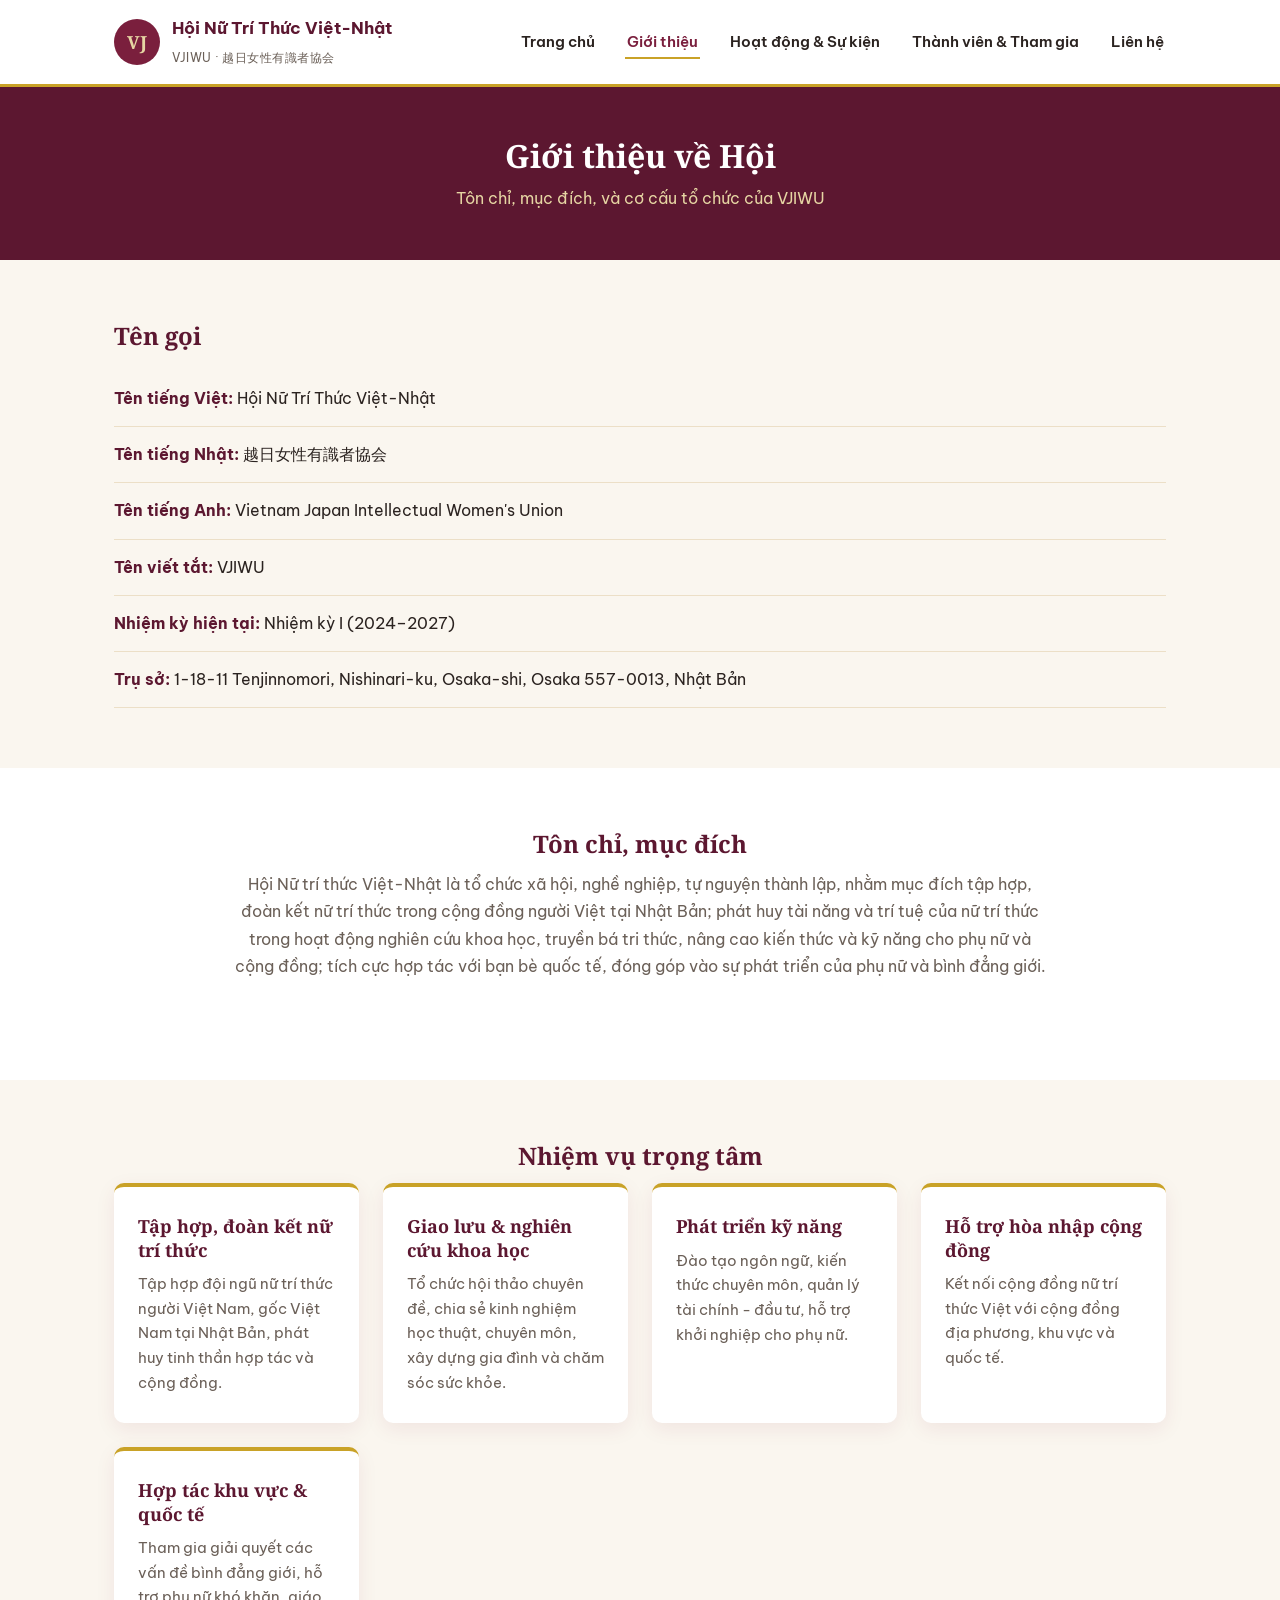
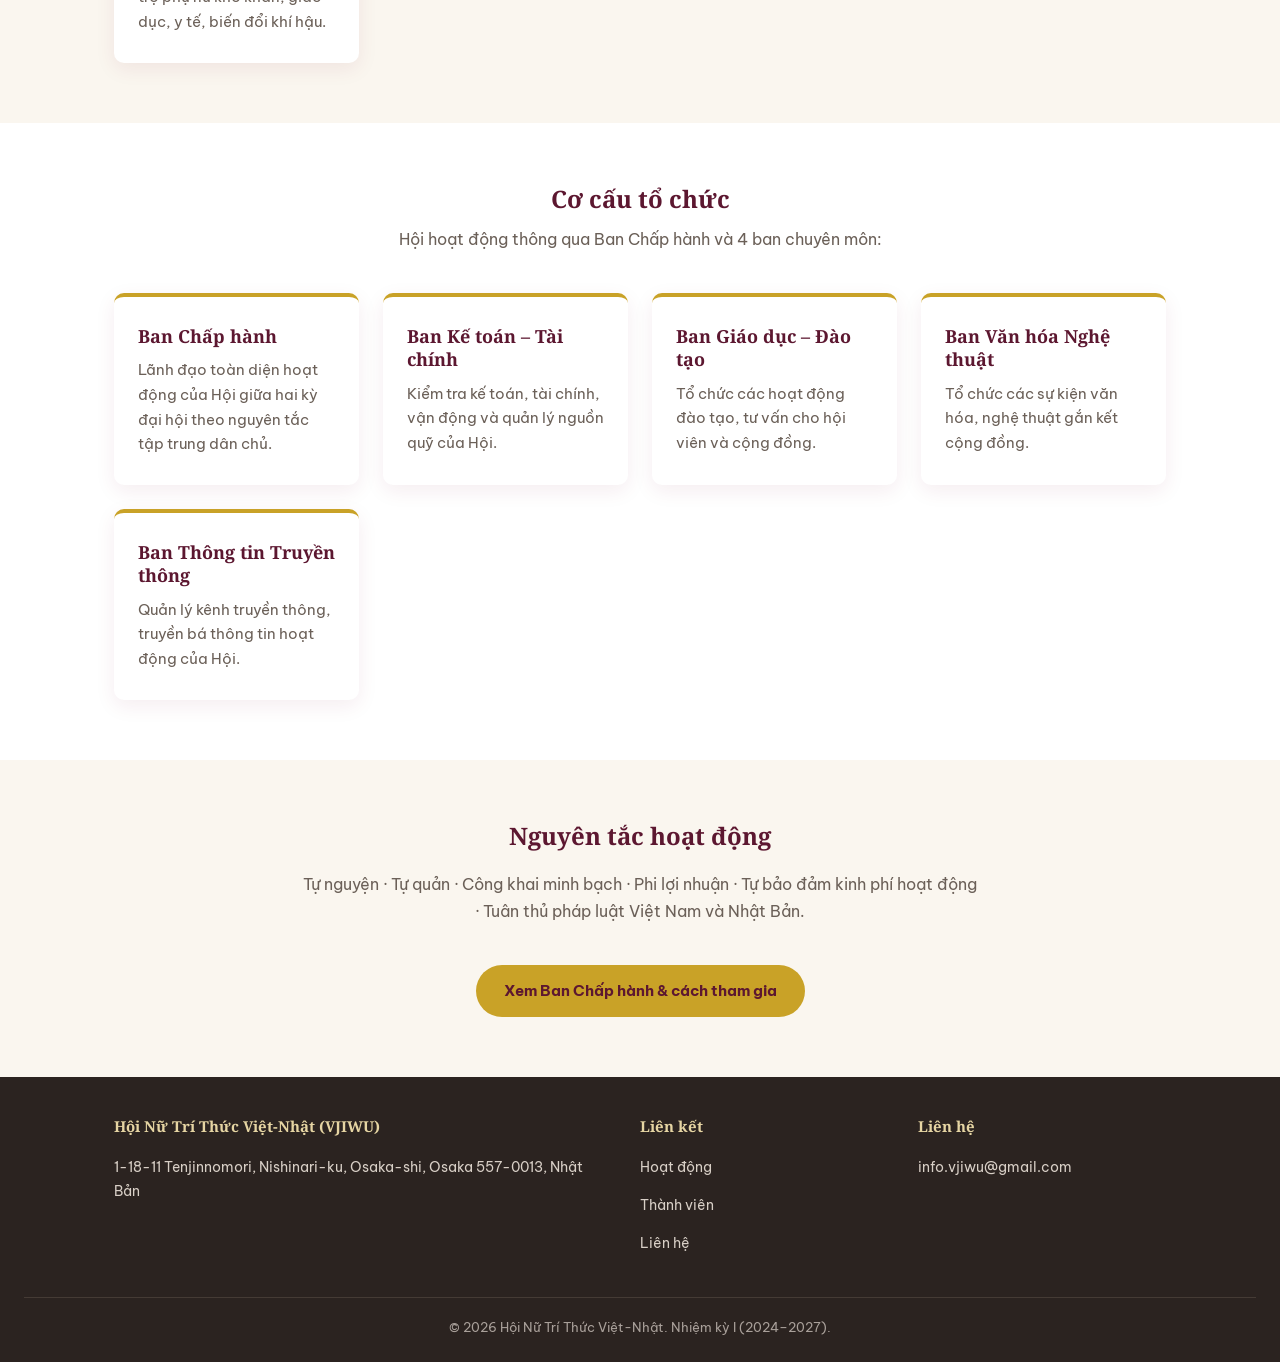
==== gioi-thieu.html @ aff11910 "Add files via upload" ====
<!DOCTYPE html>
<html lang="vi">
<head>
<meta charset="UTF-8">
<meta name="viewport" content="width=device-width, initial-scale=1.0">
<title>Giới thiệu — Hội Nữ Trí Thức Việt-Nhật (VJIWU)</title>
<link rel="preconnect" href="https://fonts.googleapis.com">
<link href="https://fonts.googleapis.com/css2?family=Be+Vietnam+Pro:wght@400;500;600;700&family=Noto+Serif:wght@600;700&display=swap" rel="stylesheet">
<link rel="stylesheet" href="css/style.css">
</head>
<body>

<header class="site-header">
  <div class="nav-wrap">
    <div class="brand">
      <div class="brand-logo">VJ</div>
      <div class="brand-text">
        <span class="name-vi">Hội Nữ Trí Thức Việt-Nhật</span>
        <span class="name-en">VJIWU · 越日女性有識者協会</span>
      </div>
    </div>
    <button class="menu-toggle" aria-label="Mở menu">&#9776;</button>
    <nav class="main-nav">
      <ul>
        <li><a href="index.html">Trang chủ</a></li>
        <li><a href="gioi-thieu.html" class="active">Giới thiệu</a></li>
        <li><a href="hoat-dong.html">Hoạt động &amp; Sự kiện</a></li>
        <li><a href="thanh-vien.html">Thành viên &amp; Tham gia</a></li>
        <li><a href="lien-he.html">Liên hệ</a></li>
      </ul>
    </nav>
  </div>
</header>

<div class="page-hero">
  <h1>Giới thiệu về Hội</h1>
  <p>Tôn chỉ, mục đích, và cơ cấu tổ chức của VJIWU</p>
</div>

<section class="block">
  <div class="container">
    <h2>Tên gọi</h2>
    <ul class="info-list">
      <li><strong>Tên tiếng Việt:</strong> Hội Nữ Trí Thức Việt-Nhật</li>
      <li><strong>Tên tiếng Nhật:</strong> 越日女性有識者協会</li>
      <li><strong>Tên tiếng Anh:</strong> Vietnam Japan Intellectual Women's Union</li>
      <li><strong>Tên viết tắt:</strong> VJIWU</li>
      <li><strong>Nhiệm kỳ hiện tại:</strong> Nhiệm kỳ I (2024–2027)</li>
      <li><strong>Trụ sở:</strong> 1-18-11 Tenjinnomori, Nishinari-ku, Osaka-shi, Osaka 557-0013, Nhật Bản</li>
    </ul>
  </div>
</section>

<section class="block alt">
  <div class="container">
    <h2 class="section-title">Tôn chỉ, mục đích</h2>
    <p class="section-lede" style="max-width:820px;">
      Hội Nữ trí thức Việt-Nhật là tổ chức xã hội, nghề nghiệp, tự nguyện thành lập, nhằm mục đích tập hợp,
      đoàn kết nữ trí thức trong cộng đồng người Việt tại Nhật Bản; phát huy tài năng và trí tuệ của nữ trí
      thức trong hoạt động nghiên cứu khoa học, truyền bá tri thức, nâng cao kiến thức và kỹ năng cho phụ nữ
      và cộng đồng; tích cực hợp tác với bạn bè quốc tế, đóng góp vào sự phát triển của phụ nữ và bình đẳng giới.
    </p>
  </div>
</section>

<section class="block">
  <div class="container">
    <h2 class="section-title">Nhiệm vụ trọng tâm</h2>
    <div class="grid">
      <div class="card">
        <h3>Tập hợp, đoàn kết nữ trí thức</h3>
        <p>Tập hợp đội ngũ nữ trí thức người Việt Nam, gốc Việt Nam tại Nhật Bản, phát huy tinh thần hợp tác và cộng đồng.</p>
      </div>
      <div class="card">
        <h3>Giao lưu &amp; nghiên cứu khoa học</h3>
        <p>Tổ chức hội thảo chuyên đề, chia sẻ kinh nghiệm học thuật, chuyên môn, xây dựng gia đình và chăm sóc sức khỏe.</p>
      </div>
      <div class="card">
        <h3>Phát triển kỹ năng</h3>
        <p>Đào tạo ngôn ngữ, kiến thức chuyên môn, quản lý tài chính - đầu tư, hỗ trợ khởi nghiệp cho phụ nữ.</p>
      </div>
      <div class="card">
        <h3>Hỗ trợ hòa nhập cộng đồng</h3>
        <p>Kết nối cộng đồng nữ trí thức Việt với cộng đồng địa phương, khu vực và quốc tế.</p>
      </div>
      <div class="card">
        <h3>Hợp tác khu vực &amp; quốc tế</h3>
        <p>Tham gia giải quyết các vấn đề bình đẳng giới, hỗ trợ phụ nữ khó khăn, giáo dục, y tế, biến đổi khí hậu.</p>
      </div>
    </div>
  </div>
</section>

<section class="block alt">
  <div class="container">
    <h2 class="section-title">Cơ cấu tổ chức</h2>
    <p class="section-lede">Hội hoạt động thông qua Ban Chấp hành và 4 ban chuyên môn:</p>
    <div class="grid">
      <div class="card"><h3>Ban Chấp hành</h3><p>Lãnh đạo toàn diện hoạt động của Hội giữa hai kỳ đại hội theo nguyên tắc tập trung dân chủ.</p></div>
      <div class="card"><h3>Ban Kế toán – Tài chính</h3><p>Kiểm tra kế toán, tài chính, vận động và quản lý nguồn quỹ của Hội.</p></div>
      <div class="card"><h3>Ban Giáo dục – Đào tạo</h3><p>Tổ chức các hoạt động đào tạo, tư vấn cho hội viên và cộng đồng.</p></div>
      <div class="card"><h3>Ban Văn hóa Nghệ thuật</h3><p>Tổ chức các sự kiện văn hóa, nghệ thuật gắn kết cộng đồng.</p></div>
      <div class="card"><h3>Ban Thông tin Truyền thông</h3><p>Quản lý kênh truyền thông, truyền bá thông tin hoạt động của Hội.</p></div>
    </div>
  </div>
</section>

<section class="block">
  <div class="container" style="text-align:center;">
    <h2>Nguyên tắc hoạt động</h2>
    <p class="section-lede">Tự nguyện · Tự quản · Công khai minh bạch · Phi lợi nhuận · Tự bảo đảm kinh phí hoạt động · Tuân thủ pháp luật Việt Nam và Nhật Bản.</p>
    <a href="thanh-vien.html" class="btn">Xem Ban Chấp hành &amp; cách tham gia</a>
  </div>
</section>

<footer class="site-footer">
  <div class="container">
    <div>
      <h4>Hội Nữ Trí Thức Việt-Nhật (VJIWU)</h4>
      <p>1-18-11 Tenjinnomori, Nishinari-ku, Osaka-shi, Osaka 557-0013, Nhật Bản</p>
    </div>
    <div>
      <h4>Liên kết</h4>
      <p><a href="hoat-dong.html">Hoạt động</a></p>
      <p><a href="thanh-vien.html">Thành viên</a></p>
      <p><a href="lien-he.html">Liên hệ</a></p>
    </div>
    <div>
      <h4>Liên hệ</h4>
      <p><a href="mailto:info.vjiwu@gmail.com">info.vjiwu@gmail.com</a></p>
    </div>
  </div>
  <div class="footer-bottom">© 2026 Hội Nữ Trí Thức Việt-Nhật. Nhiệm kỳ I (2024–2027).</div>
</footer>

<script src="js/main.js"></script>
</body>
</html>
---- css/style.css ----
/* ===== Hội Nữ Trí Thức Việt-Nhật (VJIWU) — Style dùng chung ===== */

:root {
  --maroon: #7a1f3d;
  --maroon-dark: #5c1730;
  --gold: #c9a227;
  --gold-light: #e6d5a3;
  --cream: #faf6ef;
  --ink: #2b2320;
  --gray: #6b6058;
  --white: #ffffff;
  --radius: 10px;
  --shadow: 0 6px 20px rgba(122, 31, 61, 0.08);
  --max-width: 1100px;
}

* { box-sizing: border-box; }

html { scroll-behavior: smooth; }

body {
  margin: 0;
  font-family: "Be Vietnam Pro", "Noto Sans", Arial, sans-serif;
  color: var(--ink);
  background: var(--cream);
  line-height: 1.7;
}

h1, h2, h3, h4 {
  font-family: "Noto Serif", Georgia, serif;
  color: var(--maroon-dark);
  line-height: 1.3;
  margin-top: 0;
}

a { color: var(--maroon); text-decoration: none; }
a:hover { color: var(--gold); }

img { max-width: 100%; display: block; }

.container {
  max-width: var(--max-width);
  margin: 0 auto;
  padding: 0 24px;
}

/* ===== Header / Nav ===== */
header.site-header {
  background: var(--white);
  border-bottom: 3px solid var(--gold);
  position: sticky;
  top: 0;
  z-index: 100;
}

.nav-wrap {
  display: flex;
  align-items: center;
  justify-content: space-between;
  padding: 14px 24px;
  max-width: var(--max-width);
  margin: 0 auto;
}

.brand {
  display: flex;
  align-items: center;
  gap: 12px;
}

.brand-logo {
  width: 46px;
  height: 46px;
  border-radius: 50%;
  background: var(--maroon);
  color: var(--gold-light);
  display: flex;
  align-items: center;
  justify-content: center;
  font-family: "Noto Serif", serif;
  font-weight: 700;
  font-size: 18px;
  flex-shrink: 0;
}

.brand-text .name-vi {
  font-weight: 700;
  color: var(--maroon-dark);
  font-size: 17px;
  display: block;
}

.brand-text .name-en {
  font-size: 12px;
  color: var(--gray);
  letter-spacing: 0.5px;
}

nav.main-nav ul {
  list-style: none;
  display: flex;
  gap: 28px;
  margin: 0;
  padding: 0;
}

nav.main-nav a {
  color: var(--ink);
  font-weight: 600;
  font-size: 15px;
  padding: 6px 2px;
  border-bottom: 2px solid transparent;
}

nav.main-nav a.active,
nav.main-nav a:hover {
  color: var(--maroon);
  border-bottom-color: var(--gold);
}

.menu-toggle {
  display: none;
  background: none;
  border: none;
  font-size: 26px;
  color: var(--maroon-dark);
  cursor: pointer;
}

@media (max-width: 760px) {
  .menu-toggle { display: block; }
  nav.main-nav {
    display: none;
    width: 100%;
    order: 3;
  }
  nav.main-nav.open { display: block; }
  nav.main-nav ul {
    flex-direction: column;
    gap: 0;
    padding: 10px 0;
  }
  nav.main-nav li { border-top: 1px solid #eee; }
  nav.main-nav a { display: block; padding: 12px 4px; }
  .nav-wrap { flex-wrap: wrap; }
}

/* ===== Hero ===== */
.hero {
  background: linear-gradient(135deg, var(--maroon) 0%, var(--maroon-dark) 100%);
  color: var(--white);
  padding: 70px 24px;
  text-align: center;
}

.hero h1 {
  color: var(--white);
  font-size: clamp(28px, 4vw, 42px);
  max-width: 780px;
  margin: 0 auto 16px;
}

.hero p {
  color: var(--gold-light);
  max-width: 640px;
  margin: 0 auto 28px;
  font-size: 17px;
}

.hero-sub {
  color: rgba(255,255,255,0.85) !important;
}

.btn {
  display: inline-block;
  background: var(--gold);
  color: var(--maroon-dark);
  font-weight: 700;
  padding: 13px 28px;
  border-radius: 30px;
  border: none;
  cursor: pointer;
  font-size: 15px;
  transition: transform 0.15s ease, box-shadow 0.15s ease;
}

.btn:hover {
  color: var(--maroon-dark);
  transform: translateY(-2px);
  box-shadow: 0 8px 18px rgba(0,0,0,0.18);
}

.btn-outline {
  background: transparent;
  border: 2px solid var(--gold);
  color: var(--gold-light);
}

/* ===== Page header (non-home) ===== */
.page-hero {
  background: var(--maroon-dark);
  color: var(--white);
  padding: 48px 24px;
  text-align: center;
}
.page-hero h1 { color: var(--white); margin-bottom: 8px; }
.page-hero p { color: var(--gold-light); margin: 0; }

/* ===== Sections ===== */
section.block {
  padding: 60px 0;
}

section.block.alt {
  background: var(--white);
}

.section-title {
  text-align: center;
  margin-bottom: 12px;
}

.section-lede {
  text-align: center;
  color: var(--gray);
  max-width: 680px;
  margin: 0 auto 40px;
}

/* ===== Cards / Grid ===== */
.grid {
  display: grid;
  gap: 24px;
  grid-template-columns: repeat(auto-fit, minmax(240px, 1fr));
}

.card {
  background: var(--white);
  border-radius: var(--radius);
  box-shadow: var(--shadow);
  padding: 28px 24px;
  border-top: 4px solid var(--gold);
}

.card h3 { font-size: 18px; margin-bottom: 10px; }
.card p { color: var(--gray); font-size: 14.5px; margin: 0; }

/* ===== Board member cards ===== */
.member-card {
  background: var(--white);
  border-radius: var(--radius);
  box-shadow: var(--shadow);
  padding: 22px;
  text-align: center;
}

.member-avatar {
  width: 78px;
  height: 78px;
  border-radius: 50%;
  background: var(--gold-light);
  color: var(--maroon-dark);
  display: flex;
  align-items: center;
  justify-content: center;
  font-weight: 700;
  font-size: 22px;
  margin: 0 auto 14px;
}

.member-name { font-weight: 700; color: var(--maroon-dark); margin-bottom: 4px; }
.member-role { color: var(--gold); font-size: 13.5px; font-weight: 600; margin-bottom: 6px; }
.member-org { color: var(--gray); font-size: 13.5px; }

.tag {
  display: inline-block;
  background: var(--cream);
  color: var(--maroon);
  border: 1px solid var(--gold-light);
  border-radius: 20px;
  padding: 3px 12px;
  font-size: 12.5px;
  margin-bottom: 8px;
}

/* ===== Timeline / list style ===== */
.info-list {
  list-style: none;
  padding: 0;
  margin: 0;
}
.info-list li {
  padding: 14px 0;
  border-bottom: 1px solid #ecdfc7;
}
.info-list strong { color: var(--maroon-dark); }

/* ===== Sample / placeholder banner ===== */
.sample-note {
  background: #fff8e6;
  border: 1px dashed var(--gold);
  color: #7a5f16;
  padding: 12px 18px;
  border-radius: var(--radius);
  font-size: 14px;
  margin-bottom: 32px;
}

/* ===== Forms ===== */
form.contact-form {
  display: grid;
  gap: 16px;
  max-width: 560px;
  margin: 0 auto;
}
form.contact-form input,
form.contact-form textarea {
  padding: 12px 14px;
  border: 1px solid #ddd0b0;
  border-radius: 8px;
  font-family: inherit;
  font-size: 15px;
  background: var(--white);
}
form.contact-form label { font-weight: 600; font-size: 14px; margin-bottom: -8px; display: block; }

/* ===== Footer ===== */
footer.site-footer {
  background: var(--ink);
  color: #d8cfc6;
  padding: 40px 24px 24px;
  font-size: 14px;
}
footer.site-footer .container {
  display: grid;
  grid-template-columns: 2fr 1fr 1fr;
  gap: 30px;
}
footer.site-footer h4 { color: var(--gold-light); font-size: 15px; }
footer.site-footer a { color: #d8cfc6; }
footer.site-footer a:hover { color: var(--gold); }
.footer-bottom {
  text-align: center;
  margin-top: 28px;
  padding-top: 18px;
  border-top: 1px solid #453b35;
  color: #a9a09a;
  font-size: 13px;
}
@media (max-width: 700px) {
  footer.site-footer .container { grid-template-columns: 1fr; }
}
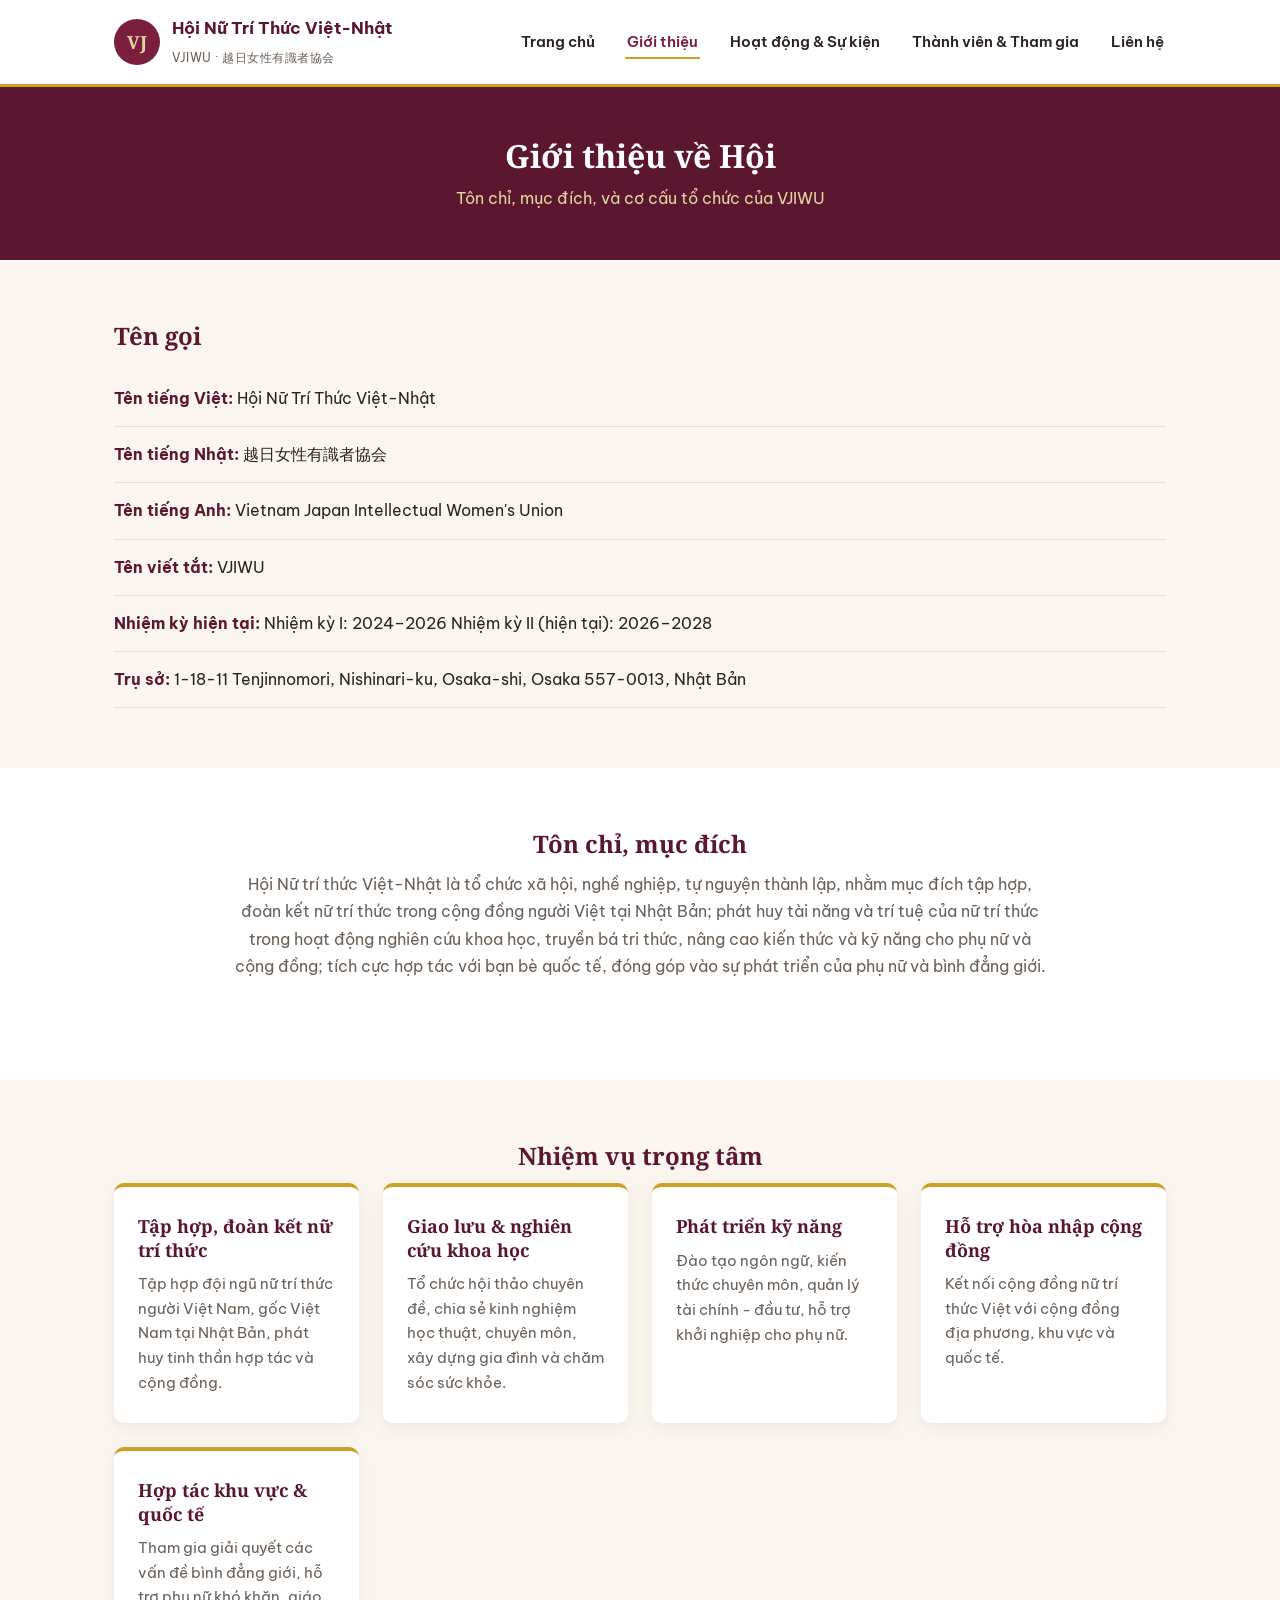
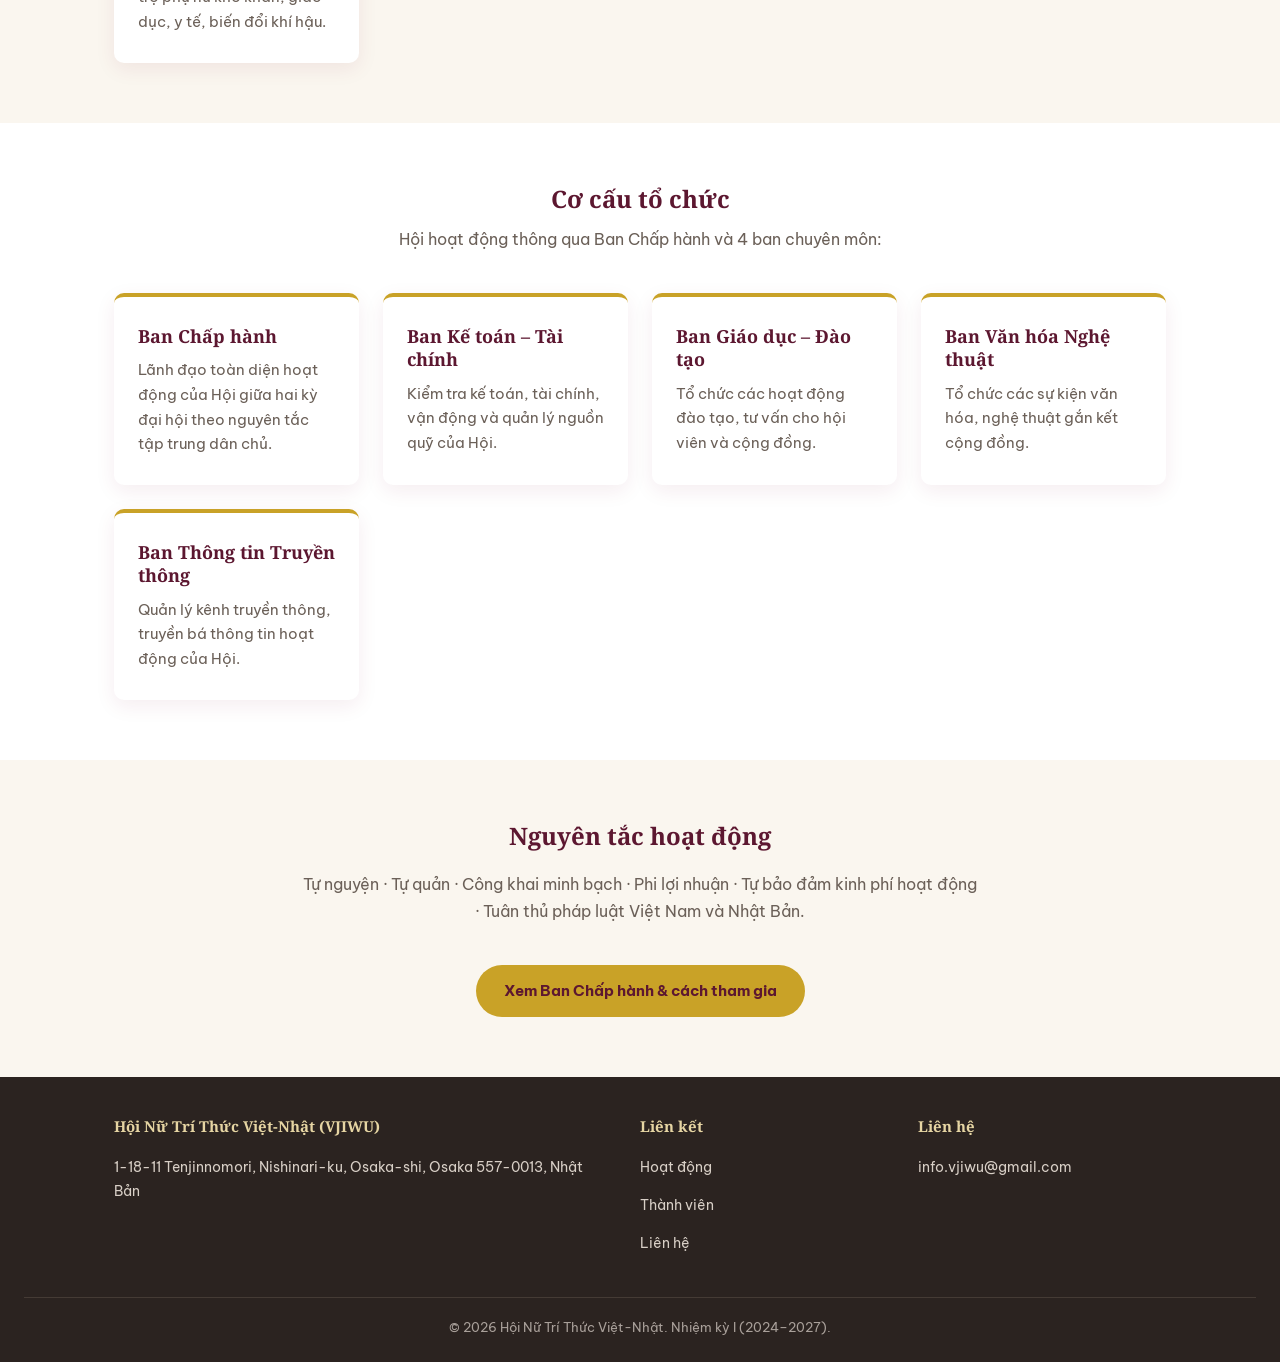
==== commit 8131857c: "Update gioi-thieu.html" ====
--- a/gioi-thieu.html
+++ b/gioi-thieu.html
@@ -45,7 +45,8 @@
       <li><strong>Tên tiếng Nhật:</strong> 越日女性有識者協会</li>
       <li><strong>Tên tiếng Anh:</strong> Vietnam Japan Intellectual Women's Union</li>
       <li><strong>Tên viết tắt:</strong> VJIWU</li>
-      <li><strong>Nhiệm kỳ hiện tại:</strong> Nhiệm kỳ I (2024–2027)</li>
+      <li><strong>Nhiệm kỳ hiện tại:</strong> Nhiệm kỳ I: 2024–2026
+Nhiệm kỳ II (hiện tại): 2026–2028</li>
       <li><strong>Trụ sở:</strong> 1-18-11 Tenjinnomori, Nishinari-ku, Osaka-shi, Osaka 557-0013, Nhật Bản</li>
     </ul>
   </div>
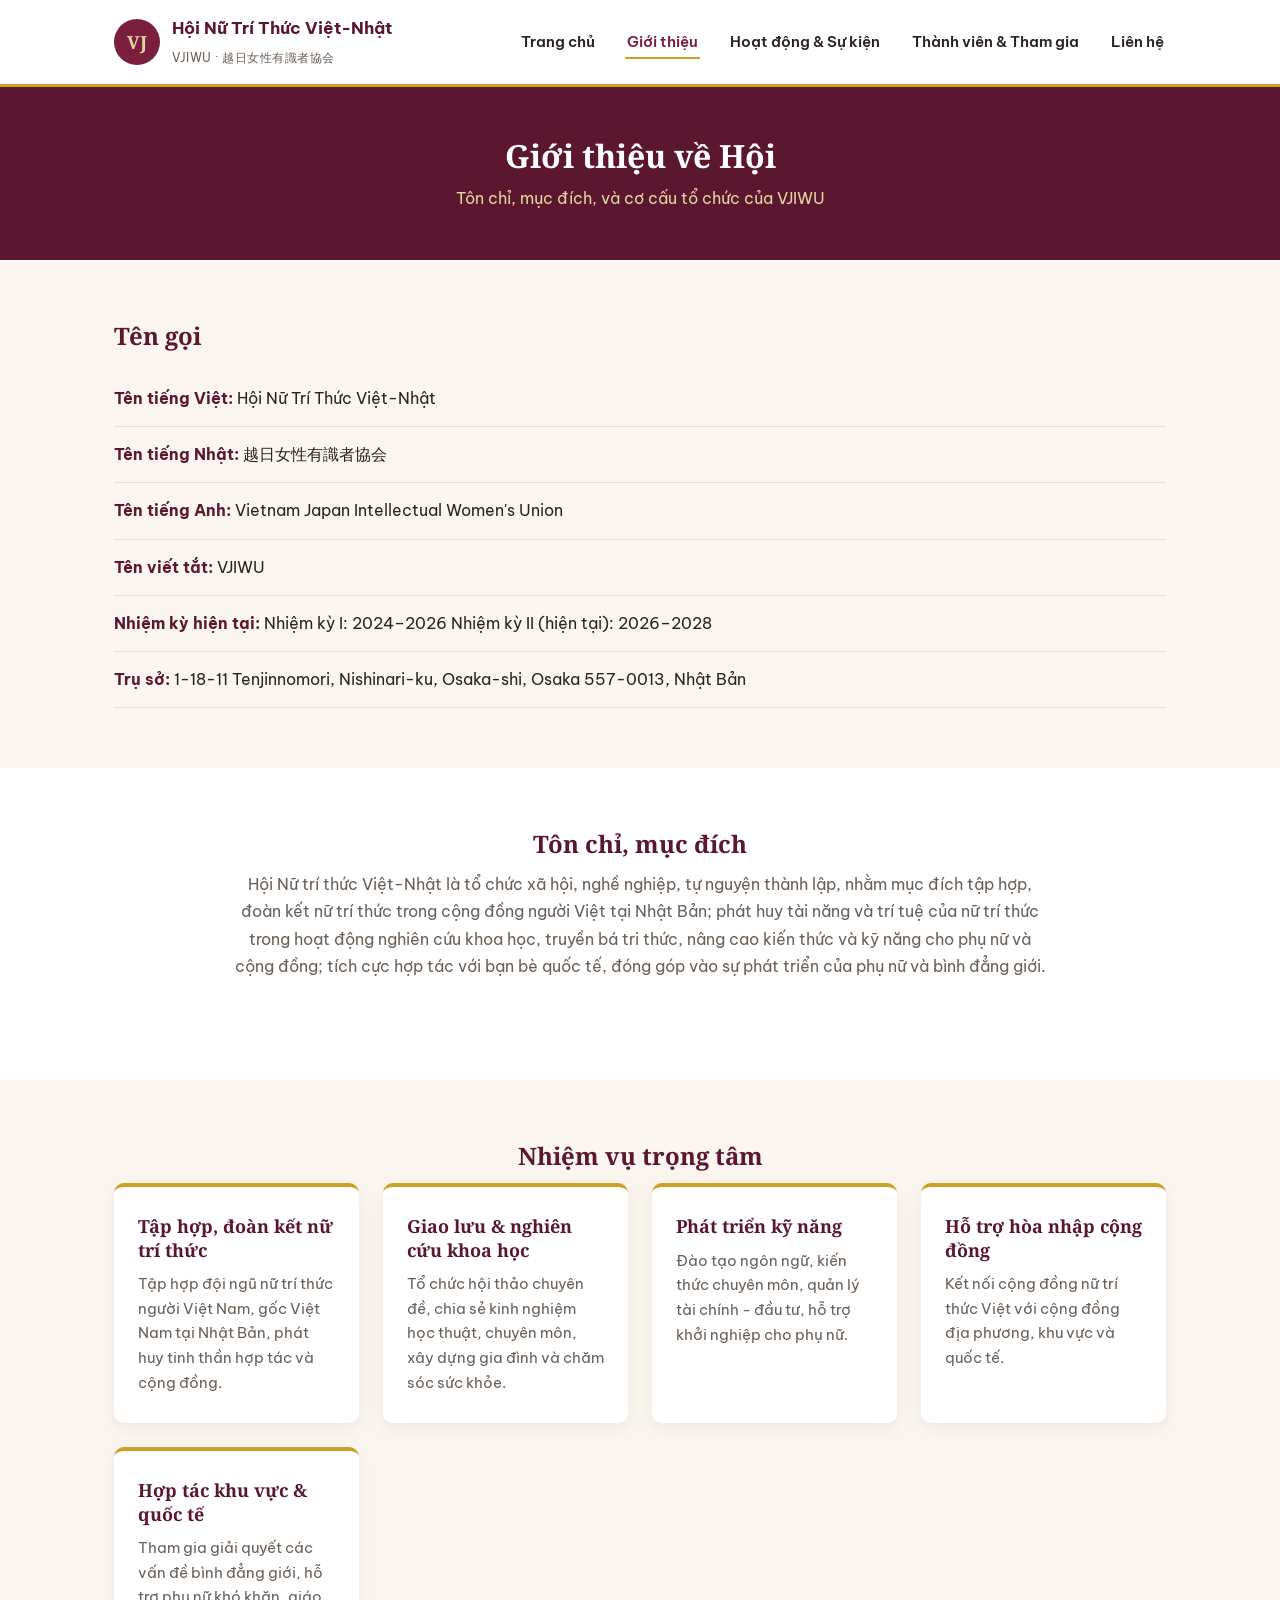
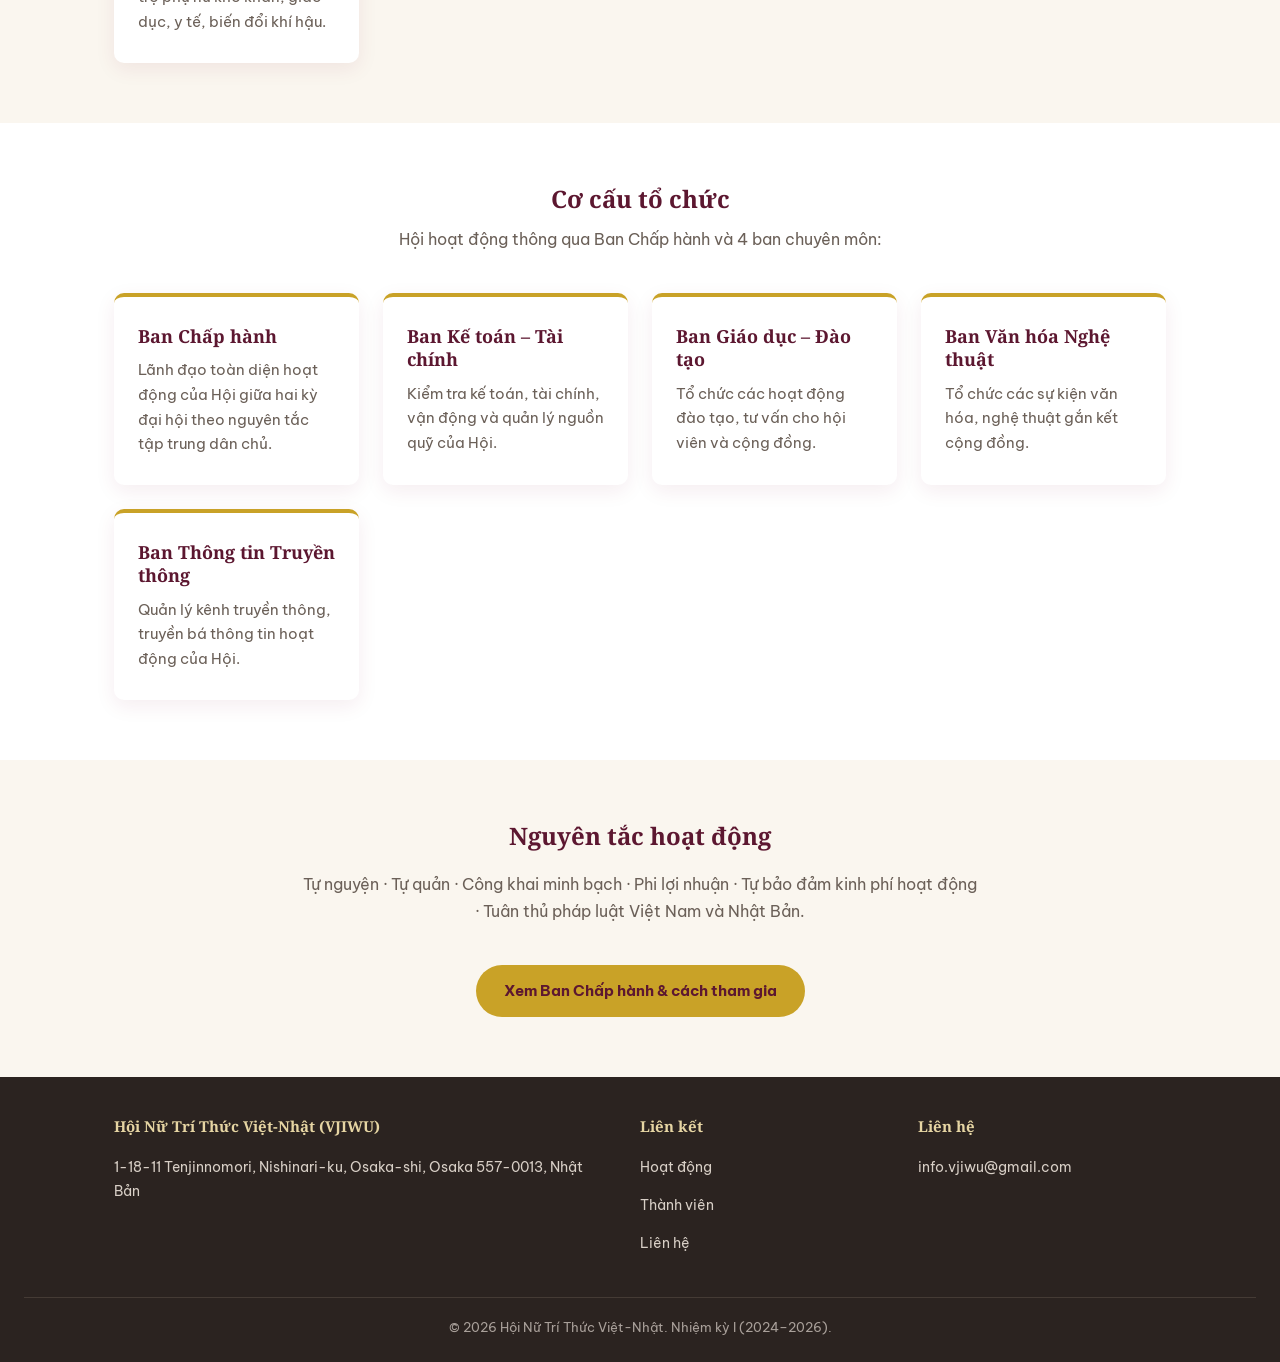
==== commit d75bfe16: "Update gioi-thieu.html" ====
--- a/gioi-thieu.html
+++ b/gioi-thieu.html
@@ -131,7 +131,7 @@
       <p><a href="mailto:info.vjiwu@gmail.com">info.vjiwu@gmail.com</a></p>
     </div>
   </div>
-  <div class="footer-bottom">© 2026 Hội Nữ Trí Thức Việt-Nhật. Nhiệm kỳ I (2024–2027).</div>
+  <div class="footer-bottom">© 2026 Hội Nữ Trí Thức Việt-Nhật. Nhiệm kỳ I (2024–2026).</div>
 </footer>
 
 <script src="js/main.js"></script>
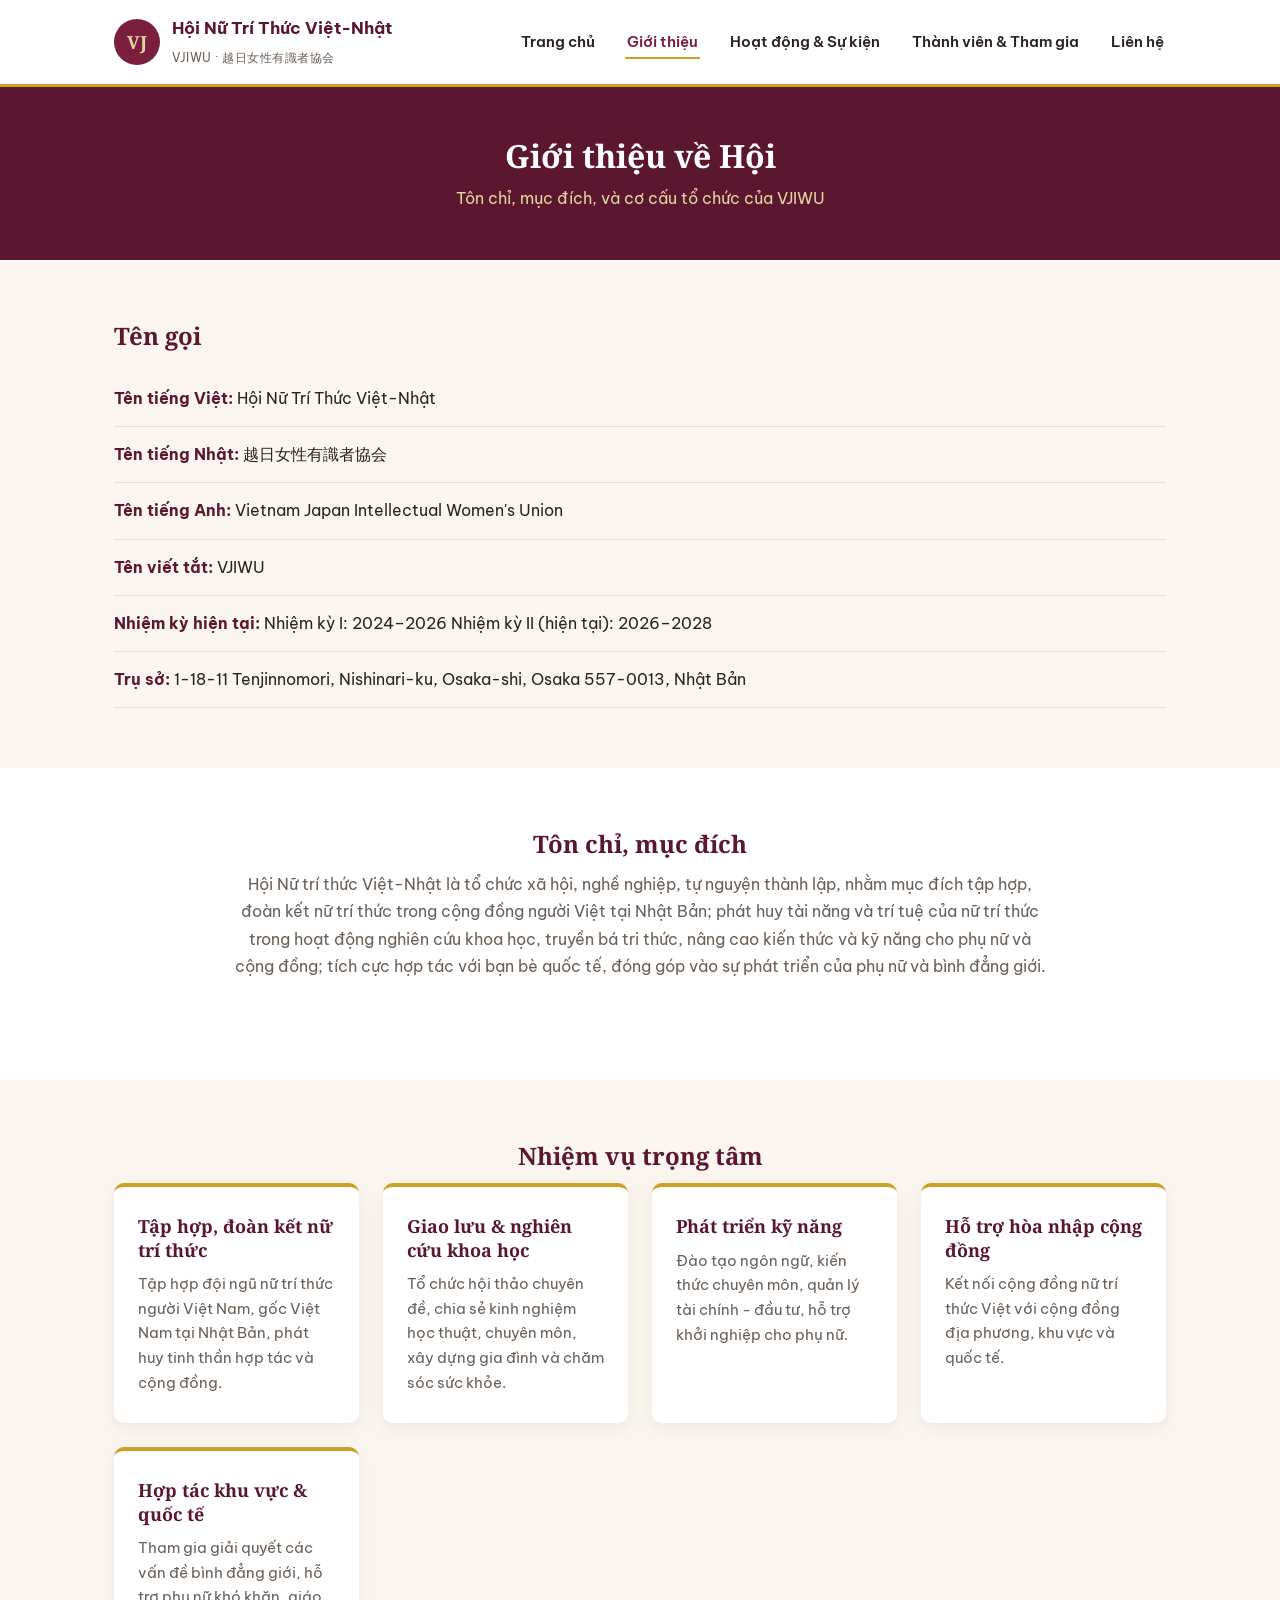
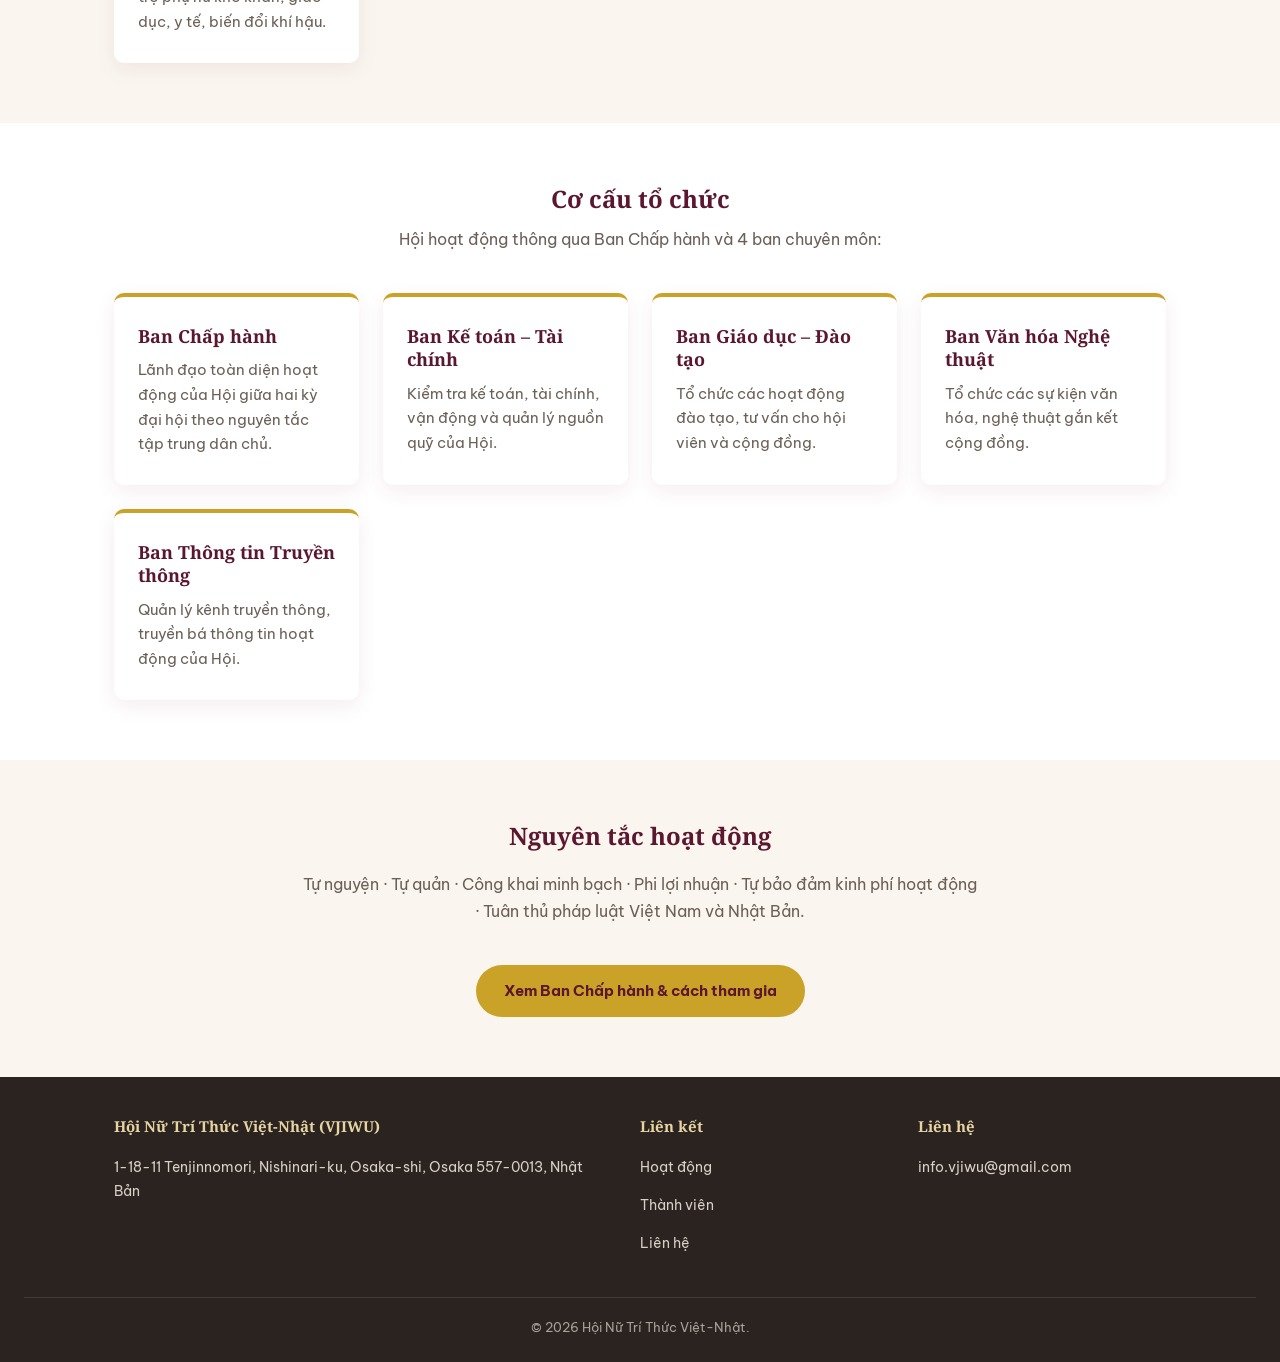
==== commit 3aa0bc10: "Update gioi-thieu.html" ====
--- a/gioi-thieu.html
+++ b/gioi-thieu.html
@@ -131,7 +131,7 @@
       <p><a href="mailto:info.vjiwu@gmail.com">info.vjiwu@gmail.com</a></p>
     </div>
   </div>
-  <div class="footer-bottom">© 2026 Hội Nữ Trí Thức Việt-Nhật. Nhiệm kỳ I (2024–2026).</div>
+  <div class="footer-bottom">© 2026 Hội Nữ Trí Thức Việt-Nhật.</div>
 </footer>
 
 <script src="js/main.js"></script>
